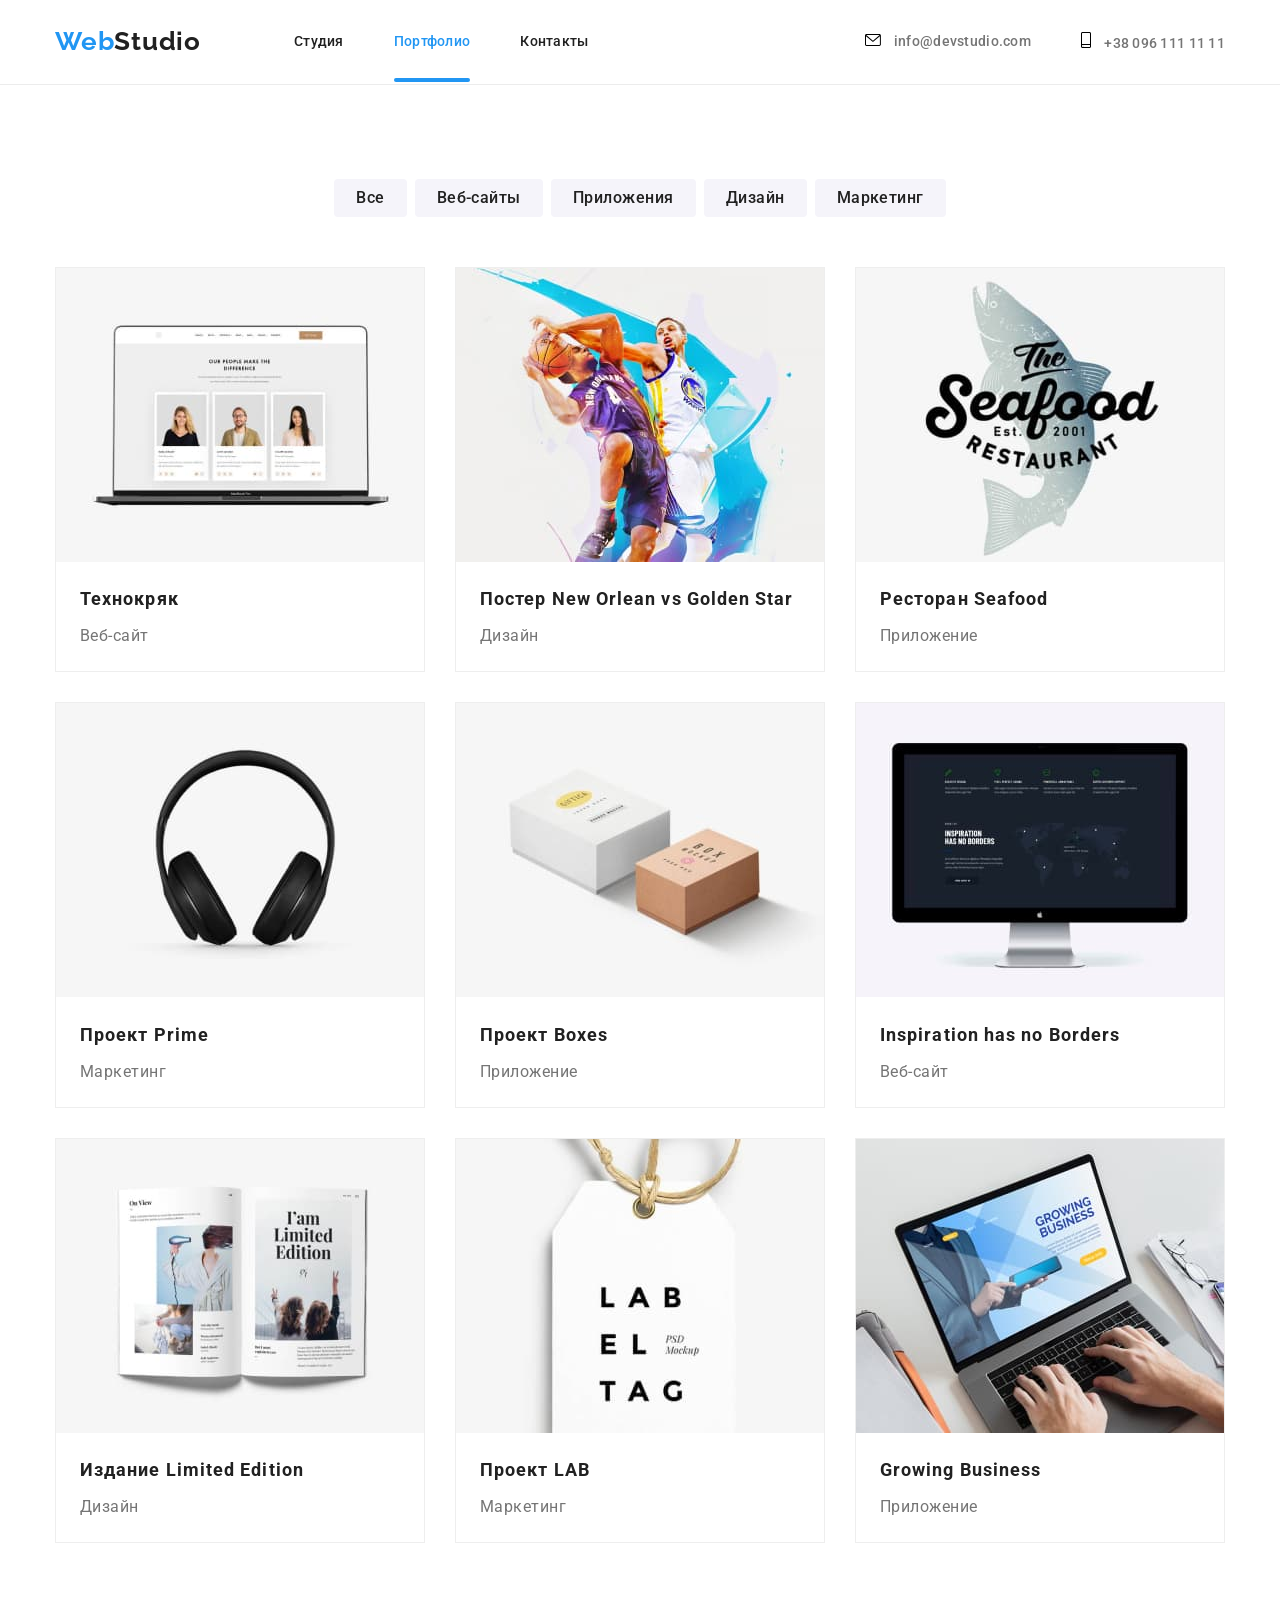
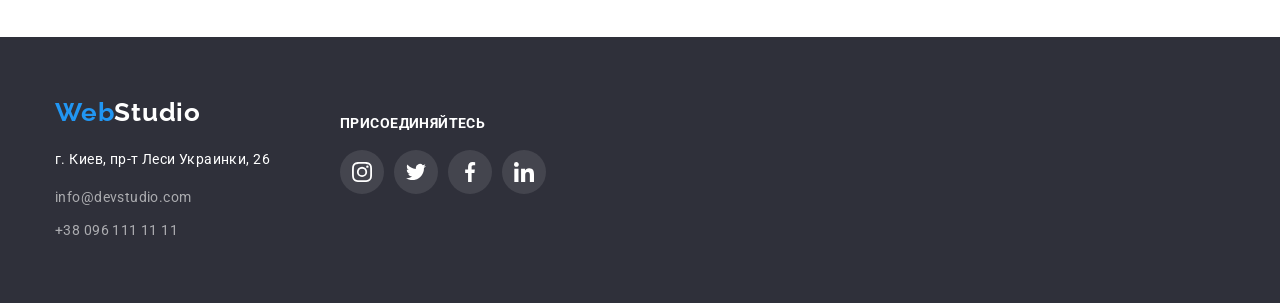
==== portfolio.html @ 67f9a966 "main" ====
<!DOCTYPE html>
<html lang="ru">
<head>
    <meta charset="UTF-8">
    <meta http-equiv="X-UA-Compatible" content="IE=edge">
    <meta name="viewport" content="width=device-width, initial-scale=1.0">
    <title>Web-Studio-Portfolio (Version-2.1)</title>
      <!-- fonts -->
        <link rel="preconnect" href="https://fonts.googleapis.com">
        <link rel="preconnect" href="https://fonts.gstatic.com" crossorigin>
        <link href="https://fonts.googleapis.com/css2?family=Raleway:wght@700&family=Roboto:wght@400;500;700;900&display=swap" rel="stylesheet">
      <!-- styles -->
        <link rel="stylesheet" href="https://cdnjs.cloudflare.com/ajax/libs/modern-normalize/1.0.0/modern-normalize.min.css"/>
        <!-- <link href="./css/main.css" rel="stylesheet"> -->
        <link href="./css/style.css" rel="stylesheet">
</head>
<body>
    <!-- page of our projects -->
    <header class="page-header header-container">
        <nav class="menu main-nav container">
        <a class="logo" href="./index.html" rel="noreferrer nofollow noopener"><p><span class="color-logo">Web</span>Studio</p></a>
            <ul class="menu-nav list">
                <li class="menu-nav-item"><a class="menu-item page-location" href="./index.html" rel="noreferrer nofollow noopener">Студия</a></li>
                <li class="menu-nav-item"><a class="menu-item page-location active" href="./portfolio.html" rel="noreferrer nofollow noopener">Портфолио</a></li>
                <li class="menu-nav-item"><a class="menu-item page-location" href="" rel="noreferrer nofollow noopener">Контакты</a></li>
            </ul>
            <ul class="menu-nav-contact list">
                <li class="menu-nav-item">
                    <a class="menu-item contact" href="mailto:info@devstudio.com">
                        <svg class="icon-envelope"><use href="./images/icons/icon.svg#icon-envelope"></use></svg>
                        info@devstudio.com</a></li>
                <li class="menu-nav-item">
                    <a class="menu-item contact" href="tel:+380961111111">
                        <svg class="icon-smartphone"><use href="./images/icons/icon.svg#icon-smartphone"></use></svg>
                        +38 096 111 11 11</a></li>
            </ul>
        </nav>
    </header>
    <main>
        <!-- filter of projects -->
        <section class="filter section-item">
            <div class="container container-filter">
                <h2 class="do-not-show">Выбор типа проекта</h2>
                <ul class="list filter-container">
                    <li class="list-filter"><button class="filter-button" type="button">Все</button></li>
                    <li class="list-filter"><button class="filter-button" type="button">Веб-сайты</button></li>
                    <li class="list-filter"><button class="filter-button" type="button">Приложения</button></li>
                    <li class="list-filter"><button class="filter-button" type="button">Дизайн</button></li>
                    <li class="list-filter"><button class="filter-button" type="button">Маркетинг</button></li>
                </ul>
                <!-- list of projects -->
                <ul class="list poster-container">
                    <li class="poster-inter">
                        <div class="border-project">
                        <a class="poster-inter-link" href="" rel="noopener nofollow noreferrer">
                            <div class="img-container">
                                <img class="poster-project" src="images/projects/tehnocryak.jpg" alt="Постер проекта Технокряк" width="370">
                            </div>    
                                <div class="style-project-name">
                                    <p class="name-project">Технокряк</p>
                                    <p class="type-project">Веб-сайт</p>
                                </div>
                        </a>
                        </div> 
                    </li>
                    <li class="poster-inter">
                        <div class="border-project">
                        <a class="poster-inter-link" href="" rel="noopener nofollow noreferrer">
                            <div class="img-container">
                                <img class="poster-project" src="images/projects/poster-neworlean.jpg" alt="Постер проекта Новый Орлеан против Золотой Звезды" width="370">
                            </div>
                            <div class="style-project-name"> 
                                <p class="name-project">Постер New Orlean vs Golden Star</p>
                                <p class="type-project">Дизайн</p>
                            </div>
                        </a>
                        </div>
                    </li>
                    <li class="poster-inter">
                        <div class="border-project">
                        <a class="poster-inter-link" href="" rel="noopener nofollow noreferrer">
                            <div class="img-container">
                                <img class="poster-project" src="images/projects/restoran-seafood.jpg" alt="Постер проекта Ресторан Морепродукты" width="370">
                            </div>
                            <div class="style-project-name">
                                <p class="name-project">Ресторан <span lang="en">Seafood</span></p>
                                <p class="type-project">Приложение</p>
                            </div>
                        </a>
                        </div>
                    </li>
                    <li class="poster-inter">
                        <div class="border-project">
                        <a class="poster-inter-link" href="" rel="noopener nofollow noreferrer">
                            <div class="img-container">
                                <img class="poster-project" src="images/projects/project-prime.jpg" alt="Постер проекта Prime" width="370">
                            </div>
                            <div class="style-project-name">
                                <p class="name-project">Проект <span lang="en">Prime</span></p>
                                <p class="type-project">Маркетинг</p>
                            </div>
                        </a>
                        </div>
                    </li>
                    <li class="poster-inter">
                        <div class="border-project">
                        <a class="poster-inter-link" href="" rel="noopener nofollow noreferrer">
                            <div class="img-container">
                                <img class="poster-project" src="images/projects/project-boxes.jpg" alt="Постер проекта Коробки" width="370">
                            </div>
                            <div class="style-project-name">
                                <p class="name-project">Проект <span lang="en">Boxes</span></p>
                                <p class="type-project">Приложение</p>
                            </div>
                        </a>
                        </div>
                    </li>
                    <li class="poster-inter">
                        <div class="border-project">
                        <a class="poster-inter-link" href="" rel="noopener nofollow noreferrer">
                            <div class="img-container">
                                <img class="poster-project" src="images/projects/project-inspiration-no-borders.jpg" alt="Постер проекта Вдохновение без границ" width="370">
                            </div>
                            <div class="style-project-name">
                                <p lang="en" class="name-project">Inspiration has no Borders</p>
                                <p class="type-project">Веб-сайт</p>
                            </div>
                        </a>
                        </div>
                    </li>
                    <li class="poster-inter">
                        <div class="border-project">
                        <a class="poster-inter-link" href="" rel="noopener nofollow noreferrer">
                            <div class="img-container">
                                <img class="poster-project" src="images/projects/project-limited-edition.jpg" alt="Постер проекта Издания Ограниченный выпуск" width="370">
                            </div>
                            <div class="style-project-name">
                                <p class="name-project">Издание <span lang="en">Limited Edition</span></p>
                                <p class="type-project">Дизайн</p>
                            </div>
                        </a>
                        </div>
                    </li>
                    <li class="poster-inter">
                        <div class="border-project">
                        <a class="poster-inter-link" href="" rel="noopener nofollow noreferrer">
                            <div class="img-container">
                                <img class="poster-project" src="images/projects/project-lab.jpg" alt="Постер проекта LAB" width="370">
                            </div>
                            <div class="style-project-name">
                                <p class="name-project">Проект <span lang="en">LAB</span></p>
                                <p class="type-project">Маркетинг</p>
                            </div>
                        </a>
                        </div>
                    </li>
                    <li class="poster-inter">
                        <div class="border-project">
                            <a class="poster-inter-link control" href="" rel="noopener nofollow noreferrer">
                                <div class="img-container">
                                    <img class="poster-project" src="images/projects/growing-business.jpg" alt="Постер проекта растущий бизнес" width="370">
                                </div>
                                <div class="style-project-name">
                                    <p lang="en" class="name-project">Growing Business</p>
                                    <p class="type-project">Приложение</p>
                                </div>
                            </a>  
                        </div>    
                    </li>
                </ul>
            </div>
        </section>
    </main>
    <footer>
        <div class="container footer-container">
            <div class="footer-column1">
                <div class="footer-logo">
                        <a class="logo place-footer" href="./index.html" rel="noreferrer nofollow noopener"><p class="footer-contact paragraf"><span class="color-logo">Web</span><span class="whitecolor-logo">Studio</span></p></a>
                </div>    
                <address>
                    <ul class="list list-footer">
                        <li class="post-address item-footer"><p>г. Киев, пр-т Леси Украинки, 26</p></li>
                        <li class="item-footer"><a class="contact contact-item" href="mailto:info@example.com">info@devstudio.com</a></li>
                        <li class="item-footer"><a class="contact contact-item" href="tel:+380961111111">+38 096 111 11 11</a></li>
                    </ul>
                </address>
            </div>
            <div class="footer-column2">
                <h4 class="footer-title">присоединяйтесь</h4>
                <ul class="socialicon-footerlist list">
                    <li class="social-item">
                        <a class="social-link" href="" target="_blank" rel="noopener nofollow noreferrer" aria-label="Мы в Истаграмме">
                            <div class="social-icon">
                                <svg class="icon icon-footer icon-instagram">
                                    <use href="./images/icons/icon.svg#icon-instagram"></use>
                                </svg>
                            </div>
                        </a>                 
                    </li>
                    <li class="social-item">
                        <a class="social-link" href="" target="_blank" rel="noopener nofollow noreferrer" aria-label="Мы в Твиттере">
                            <div class="social-icon">
                                <svg class="icon icon-footer icon-twitter">
                                    <use href="./images/icons/icon.svg#icon-twitter"></use>
                                </svg>
                            </div>                              
                        </a>
                    </li>
                    <li class="social-item">
                        <a class="social-link" href="" target="_blank" rel="noopener nofollow noreferrer" aria-label="Мы в Фейсбук">
                            <div class="social-icon">
                                <svg class="icon icon-footer icon-facebook">
                                    <use href="./images/icons/icon.svg#icon-facebook"></use>
                                </svg>
                            </div>                        
                        </a>
                    </li>
                    <li class="social-item">
                        <a class="social-link" href="" target="_blank" rel="noopener nofollow noreferrer" aria-label="Мы в Линкедин">
                            <div class="social-icon">
                                <svg class="icon icon-footer icon-linkedin">
                                    <use href="./images/icons/icon.svg#icon-linkedin"></use>
                                </svg>
                            </div>
                        </a>
                    </li>
                </ul>                 
            </div>
        </div>
    </footer>
</body>
</html>
---- css/main.css ----
:root {
    --page-color: #FFFFFF;
    --activity-color: #2196F3;
    --main-text-color:#212121;
    --secondary-text-color: #757575;
    --secondary-footer-text-color: #FFFFFF60;
    --footer-background-color: #2F303A;
}
---- css/style.css ----
/*  COLOR STYLES */
:root {
    --page-color: #FFFFFF;
    --activity-color: #2196F3;
    --main-text-color:#212121;
    --secondary-text-color: #757575;
    --secondary-footer-text-color: rgba(255, 255, 255, 0.6);
    --footer-background-color: #2F303A;
    --main-icon-color: #AFB1B8;
}
/* START COMMON STYLES */
body {
    font-family: Roboto, sans-serif, Arial, sans-serif;
    color: var(--main-text-color);
    background-color: var(--page-color);
}
a {
    text-decoration: none;
}
h1 {
    font-weight: 900;
    font-size: 44px;
    line-height: 1.36;
    text-align: center;
    letter-spacing: 0.06em;
    text-transform: uppercase;
    color: var(--page-color);
}
footer {
    background-color: var(--footer-background-color);
}
button {
    cursor: pointer;
}
.list {
    margin: 0;
    padding: 0;
    list-style: none;
}
.section-item {
    margin: 0 auto;
    padding: 94px 0;
}
.doing-list,
.team-list,
.clients-list {
    display: flex;
    flex-wrap: wrap;
    justify-content: center;
    margin-top: 50px;
}
/* END COMMON STYLES */
/* START MODAL WINDOW STYLE */
.backdrop {
    position: fixed;
    display: flex;
    justify-content: center;
    align-items: center;
    left: 0;
    top: 0;
    width: 100%;
    height: 100%;
    background-color: rgba(0, 0, 0, 0.2);
    z-index:9999;
}
.modal {
    display: inline-block;
    width: 528px;
    height: 581px;
    overflow: hidden;
    vertical-align: middle;
    position: relative;
    text-align: left;
    background: #fff;    
}
.is-hidden {
    visibility: hidden;
    opacity: 0;
    pointer-events:auto;
    transform: scale(0);
}
.close-button {
    display: flex;
    position: absolute;
    width: 30px;
    height: 30px;
    top: 0;
    right: 0;
    margin-top: 8px;
    margin-right: 8px;
    justify-content: center;
    align-items: center;
}
.close-backdrop {
    background-color: var(--page-color);
    border-radius: 50%;
    border: 1px solid rgba(0, 0, 0, 0.1);
}
/* END MODAL WINDOW STYLE */
/* START HEADER STYLE*/
.page-header,
.footer-container {
    margin: 0 auto;
}
 .menu.main-nav,
 .footer-container,
 .container {
    max-width: 1200px;
    margin: 0 auto;
    padding: 0 15px;
 }
.logo {
    padding: 0;
    margin: 0;
    font-family: Raleway,sans-serif;
    font-weight: 700;
    font-size: 26px;
    line-height: 1.2;
    letter-spacing: 0.03em;
    color: var(--main-text-color);
}
.logo p {
    margin: 0;
}
.color-logo {
    color: var(--activity-color);
}
.main-nav,
.menu-nav,
.menu-nav-contact {
    display: flex;
    align-items: center;
}
.menu-nav-contact {
    margin-left: auto;
}
.menu-nav {
    margin-left: 93px;
}
.menu-nav-item .menu-item {
    display: block;
    position: relative;
    padding: 32px 0;
    font-weight: 500;
    font-size: 14px;
    line-height: 1.14;
    letter-spacing: 0.02em;
    color:var(--main-text-color);
    transition: color 250ms cubic-bezier(0.4, 0, 0.2, 1);
}
.menu-item.contact {
    font-style: normal;
    color: #757575;
}
.menu-nav .menu-nav-item:not(:last-child),
.menu-nav-contact .menu-nav-item:not(:last-child) {
    margin-right: 50px;
}
.page-header {
    border-bottom: 1px solid #ECECEC;
}
.menu-item.page-location::after {
    display: block;
    position: absolute;
    width: 100%;
    content: "";
    bottom: 0;
    margin: 0;
    padding: 0;
    border-bottom: 4px solid var(--activity-color);
    border-radius: 2px;
    transform: scaleX(0);
    transition: transform 250ms cubic-bezier(0.4, 0, 0.2, 1);
}
.menu-nav-item > .menu-item.active::after {
    transform: scaleX(1);
}
.menu-nav-item > .menu-item.active {
    color: var(--activity-color)
}
/* END HEADER STYLE*/
/* START HERO STYLE*/
.hero.section-item {
    max-width: 1600px;
    margin: 0 auto;
    padding: 200px 0;
    background-image: 
    linear-gradient(to right,rgba(47, 48, 58, 0.4),rgba(47, 48, 58, 0.4)),
    url(../images/main/main.jpg);
    background-repeat: no-repeat;
    background-size: cover;
    background-position: center;
    border: 1px solid #000000;
    /* background-color: rgba(47, 48, 58); */
}
.hero-title{
    margin: 0 auto;
}
.order {
    display: block;
    margin: 50px auto 0;
    padding: 0;
    width: 200px;
    height: 50px;
    font-family: inherit;
    font-weight: 700;
    font-size: 16px;
    line-height: 1.88;
    text-align: center;
    letter-spacing: 0.06em;
    color: var(--page-color);
    background-color: var(--activity-color);
    box-shadow: 0px 4px 4px rgba(0, 0, 0, 0.15);
    border-radius: 4px;
    border: none;
}
/* END HERO STYLE*/
/* START ADVANTAGES STYLE */
.advantages-list {
    display: flex;
    flex-wrap: wrap;
    justify-content: center;
}
.advantages-list .item {
    width: 270px;
    margin-right: 30px;
}
.advantages-list .icon-item {
    border-radius: 4px;
}
.item .icon-item{
    display: flex;
    justify-content: center;
    flex-wrap: nowrap;
    align-items: center;
}
.advantages-list .item:nth-child(4n) {
    margin-right: 0;
}
.advantages {
    margin-bottom: 94px;
}
.advantages-item {
    margin: 0 0 10px;
    font-weight: 700;
    font-size: 14px;
    line-height: 1.14;
    letter-spacing: 0.03em;
    text-transform: uppercase;
    color: var(--main-text-color);
}
.advantages-description {
    margin: 10px 0 0;
    font-size: 14px;
    line-height: 1.71;
    letter-spacing: 0.03em;
    color: var(--secondary-text-color);
}
.section-title {
    margin: 0 auto;
    font-weight: 700;
    font-size: 36px;
    line-height: 1.17;
    text-align: center;
    letter-spacing: 0.03em;
}
/* END ADVANTAGES STYLE */
/* START DOING STYLE */
.adventages.section-item {
    padding-bottom: 0;
}
.doing-list .item:not(:nth-child(3n)) {
    margin-right: 30px;
}
.link-doing {
    position: relative;
}
.link-doing::after {
    display: flex;
    position: absolute;
    width: 100%;
    height: 5rem;
    bottom: 0;
    justify-content: center;
    align-items: center;
    font-weight: 700;
    font-size: 14px;
    line-height: 1.14;
    letter-spacing: 0.03em;
    text-transform: uppercase;
    color: #FFFFFF;
    background-color: rgba(47, 48, 58, 0.8);
}
.link-doing.desktop-add::after {
    content: "Десктопные приложения";
}
.link-doing.mobile-add::after {
    content: "Мобильные приложения";
}
.link-doing.disigne-add::after {
    content: "Дизайнерские решения";
}
/* END DOING STYLE */
/* START TEAM STYLE */
.team {
    background: #F5F4FA;
}
.team-member {
    margin: 0;
    padding-bottom: 10px;
    font-weight: 500;
    font-size: 16px;
    line-height: 1.19;
    text-align: center;
    letter-spacing: 0.03em;
}
.team-position {
    margin: 0;
    font-size: 16px;
    line-height: 1.19;
    text-align: center;
    letter-spacing: 0.03em;
    color: var(--secondary-text-color);
}
.team-list .item:not(:nth-child(4n)) {
    margin-right: 30px;
}
.team-card {
    background-color: #fff;
    box-shadow: 0px 1px 3px rgba(0, 0, 0, 0.12), 0px 1px 1px rgba(0, 0, 0, 0.14), 0px 2px 1px rgba(0, 0, 0, 0.2);
    border-radius: 0px 0px 4px 4px;
}
.team-card-style {
    padding: 30px 0;
    margin-top: -5px;
}
.socialicon-list {
    display: flex;
    flex-wrap: wrap;
    justify-content: center;
    margin-top: 16px;
}
.social-icon {
    position: relative;
    display: flex;
    flex-wrap: nowrap;
    justify-content: center;
    align-items: center;
    width: 44px;
    height: 44px;
    background-color: rgba(255, 255, 255, 0.1);
    border-radius: 50%;
    transition: background-color 250ms cubic-bezier(0.4, 0, 0.2, 1),
    animation 250ms cubic-bezier(0.4, 0, 0.2, 1),
    border-radius 250ms cubic-bezier(0.4, 0, 0.2, 1);
}
/* END TEAM STYLE */
/* START OUR CLIENTS */
.list.clients-list {
    margin-left: -30px;
}
.clients-link {
    display: flex;
    flex-wrap: nowrap;
    justify-content: center;
    align-items: center;
    position: relative;
    width: 170px;
    height: 92px;
    text-align: center;
    border: 1px solid #AFB1B8;
    border-radius: 4px;
    margin-left: 30px;
    transition: background-color 250ms cubic-bezier(0.4, 0, 0.2, 1);
}
.icon {
    /* position: absolute;
    margin: auto;
    left: 0;
    top: 0;
    bottom: 0;
    right: 0; */
    fill: var(--main-icon-color);
    transition: fill 250ms cubic-bezier(0.4, 0, 0.2, 1);
    }
.icon-item {
    position: relative;
    margin-bottom: 30px;
    width: 270px;
    height: 120px;
    background-color: #F5F4FA;
}
.icon-envelope {
    width: 16px;
    height: 12px;
    margin-right: 10px;
}
.icon-smartphone {
    width: 10px;
    height: 16px;
    margin-right: 10px;
}
.icon-client1 {
    width: 41px;
    height: 47px;
}
.icon-client2 {
    width: 40px;
    height: 52px;
}
.icon-client3 {
    width: 44px;
    height: 41px;
}
.icon-client4 {
    width: 84px;
    height: 41px;
}
.icon-client5 {
    width: 63px;
    height: 45px;
}
.icon-client6 {
    width: 94px;
    height: 44px;
}
.icon-antenna,
.icon-clock,
.icon-diagram,
.icon-astronaut {
    width: 70px;
    height: 70px;
}
.icon-instagram,
.icon-twitter,
.icon-facebook,
.icon-linkedin {
    width: 20px;
    height: 20px;
}
.icon.icon-vector {
    width: 11px;
    height: 11px;
    fill:var(--main-text-color);
}
/* END OUR CLIENTS */
/* START FOOTER STYLE */
footer {
    padding: 60px 0;
}
.container.footer-container {
    display: flex;
    flex-wrap: nowrap;
}
.footer-logo {
    margin: 0 0 20px;
}
.post-address {
    color: var(--page-color);
    font-style: normal;
    font-size: 14px;
    line-height: 1.71;
    letter-spacing: 0.03em;
}
.whitecolor-logo {
    color: var(--page-color);
}
.contact.contact-item {
    display: block;
    font-style: normal;
    font-size: 14px;
    line-height: 1.71;
    letter-spacing: 0.03em;
    font-weight: 400;
    color: var(--secondary-footer-text-color);
}
.item-footer:not(:last-child) {
margin-bottom: 9px;
}
.item-footer.link {
    padding-top: 10px;
}
.footer-title {
    font-weight: 700;
    font-size: 14px;
    line-height: 1.14;
    letter-spacing: 0.03em;
    text-transform: uppercase;
    color: #FFFFFF;
}
.socialicon-footerlist {
    display: flex;
    flex-wrap: wrap;
    width: 206px;
}
.footer-column2 {
    padding-left: 70px;
}
.social-item {
    flex-basis: calc((100% / 4) - 30px);
}
.social-item:not(:last-child) {
    margin-right: 10px;
}
.icon.icon-footer {
    fill:#FFFFFF;
}
/* END FOOTER STYLE */
/* START FILTER OF PROJECTS */
.do-not-show {
    display: none;
}
.filter-container {
    display: flex;
    flex-wrap: wrap;
    justify-content: center;
    margin-bottom: 50px;
}
.filter-button {
    padding: 6px 22px;
    font-family: inherit;
    font-weight: 500;
    font-size: 16px;
    line-height: 1.62;
    letter-spacing: 0.03em;
    border: none;
    border-radius: 4px;
    color: var(--main-text-color);
    background-color: #F5F4FA;
    
    transition-property: background-color, color, box-shadow;
    transition-duration: 250ms, 250ms, 250ms;
    transition-timing-function: cubic-bezier(0.4, 0, 0.2, 1),cubic-bezier(0.4, 0, 0.2, 1),cubic-bezier(0.4, 0, 0.2, 1);

}
.poster-inter {
    flex-basis: calc(100%/3 - 30px);
    margin-top: 30px;
    margin-left: 30px;
}
.list-filter:not(:last-child){
    margin-right: 8px;
    padding: 0;
}
.style-project-name {
    margin-top: -5px;
    padding: 20px 24px;
}
p.type-project {
    margin: 0;
    color:var(--secondary-text-color);
    font-size: 16px;
    line-height: 1.88;
    letter-spacing: 0.03em;
}
p.name-project {
    margin: 0 0 4px;
    color: var(--main-text-color);
    font-weight: 700;
    font-size: 18px;
    line-height: 2;
    letter-spacing: 0.06em;
}
.poster-container {
    display: flex;
    flex-wrap: wrap;
    justify-content: center;
    margin-top: -30px;
    margin-left: -30px;
}
.border-project {
    width: 370px; 
    border: 1px solid #EEEEEE;
    margin: 0;
    padding: 0;
    transition: box-shadow 250ms cubic-bezier(0.4, 0, 0.2, 1);
}
.img-container {
    position: relative;
    overflow: hidden;
}
.img-container::after {
    position: absolute;
    display: flex;
    justify-content: center;
    align-items: center;
    width: 100%;
    height: 100%;
    content: "";
    background: rgba(33, 150, 243, 0.9);
    transition: transform 250ms cubic-bezier(0.4, 0, 0.2, 1);
}
/* END FILTER OF PROJECTS */
/* START ACTIONS STYLES  */
.menu-item:hover,
.menu-item:focus {
    color: var(--activity-color);
}
.page-location:hover::after,
.page-location:focus::after {
    transform: scaleX(1);
}
.menu-nav-item > .menu-item:hover .icon-envelope,
.menu-nav-item > .menu-item:focus .icon-envelope,
.menu-nav-item > .menu-item:hover .icon-smartphone,
.menu-nav-item > .menu-item:focus .icon-smartphone {
    fill: var(--activity-color);
}
.filter-button:hover,
.filter-button:focus {
    color: var(--page-color);
    background-color: var(--activity-color);
    box-shadow: 0px 3px 1px rgba(0, 0, 0, 0.1), 0px 1px 2px rgba(0, 0, 0, 0.08), 0px 2px 2px rgba(0, 0, 0, 0.12);
}
.client-link:hover .icon,
.client-link:focus .icon {
    fill: var(--activity-color);
    }
.client-link:hover .clients-link,
.client-link:focus .clients-link {
    border-color: var(--activity-color);
    }
.social-link:hover .icon,
.social-link:focus .icon {
    fill: var(--page-color);
}
.social-link:hover .social-icon,
.social-link:focus .social-icon{
    background-color: var(--activity-color);
    border-radius: 50%;
    animation: scale 300ms linear; 
}
.border-project:hover,
.border-project:focus {
    box-shadow: 0px 1px 1px rgba(0, 0, 0, 0.12), 0px 4px 4px rgba(0, 0, 0, 0.06), 1px 4px 6px rgba(0, 0, 0, 0.16);
}
.poster-inter-link:hover .img-container::after,
.poster-inter-link:focus .img-container::after {
    transform: translateY(-100%);
}
/* END ACTIONS STYLES  */
/* START ANIMATION */
@keyframes scale {
    25% {transform: scale(1.15)}
    50% {transform: scale(1.3)}
    75% {transform: scale(1.15)}
    100% {transform: scale(1)}
}
/* END ANIMATION */
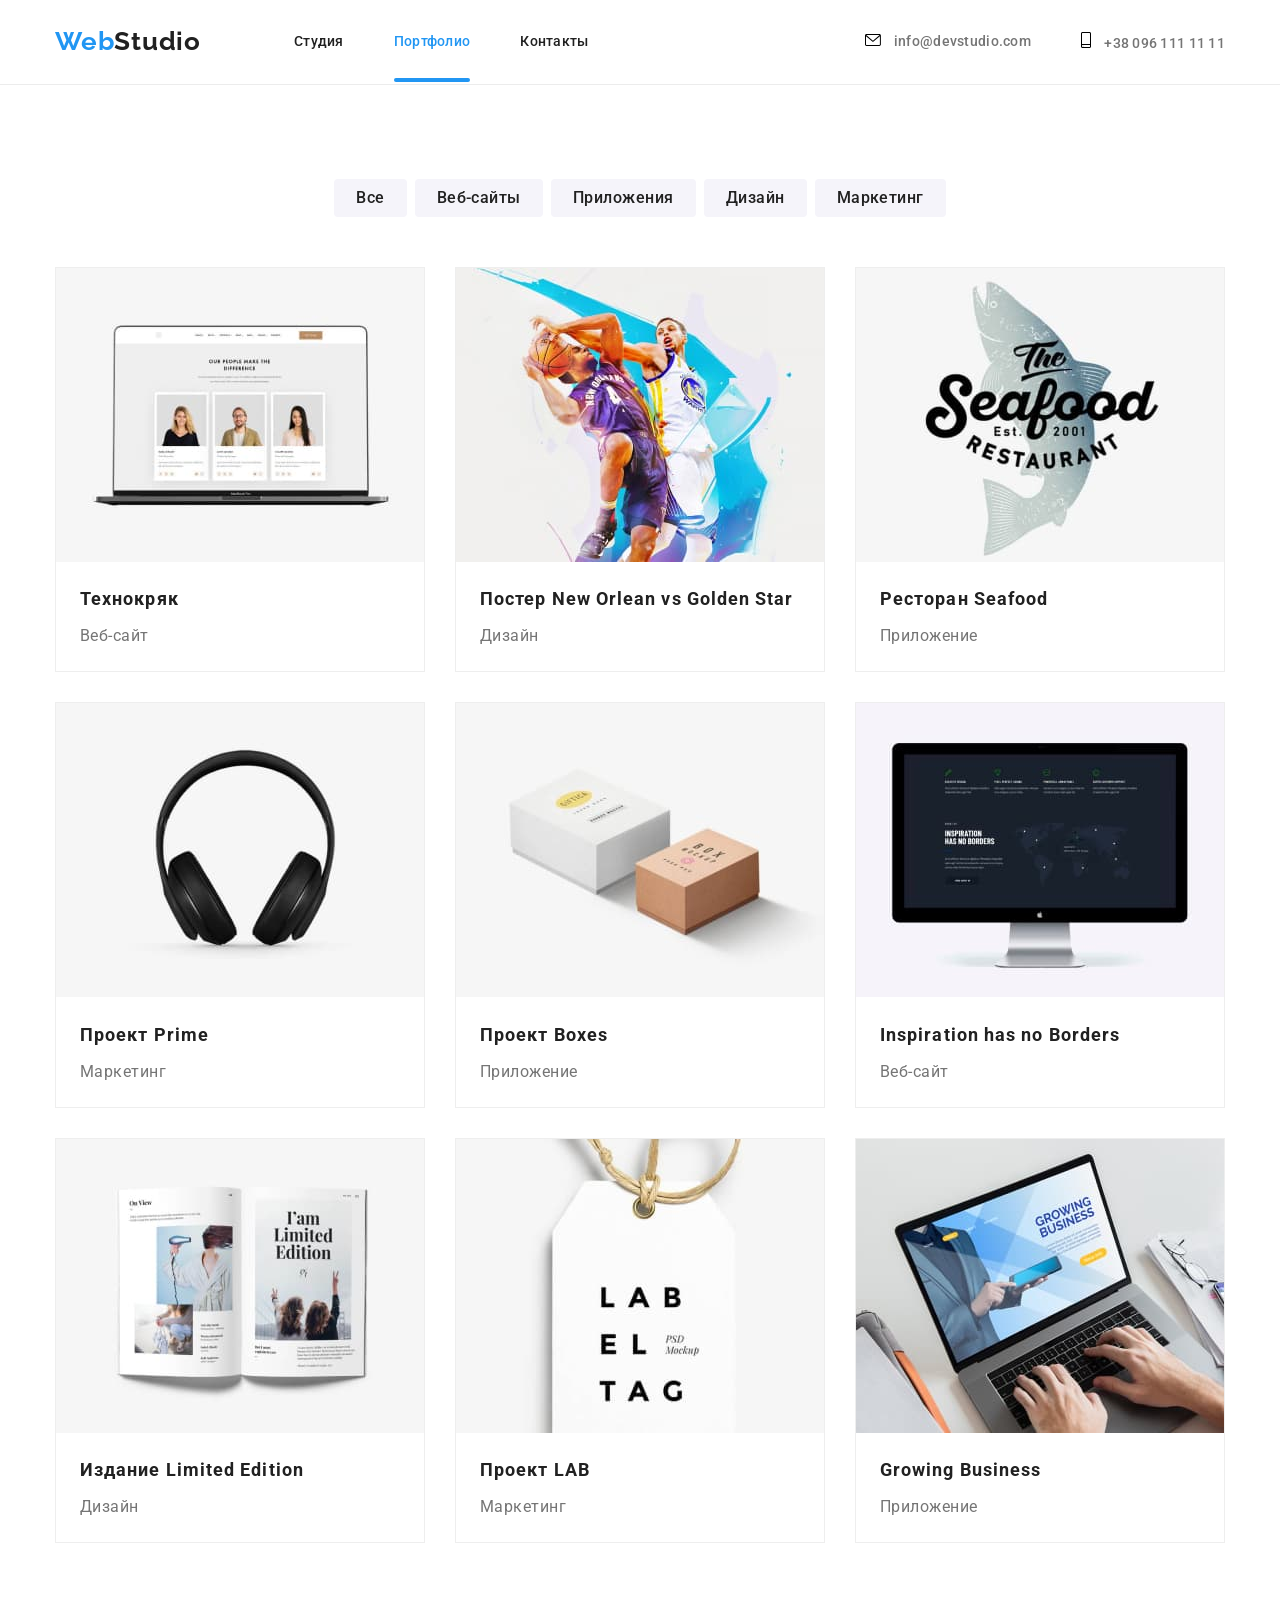
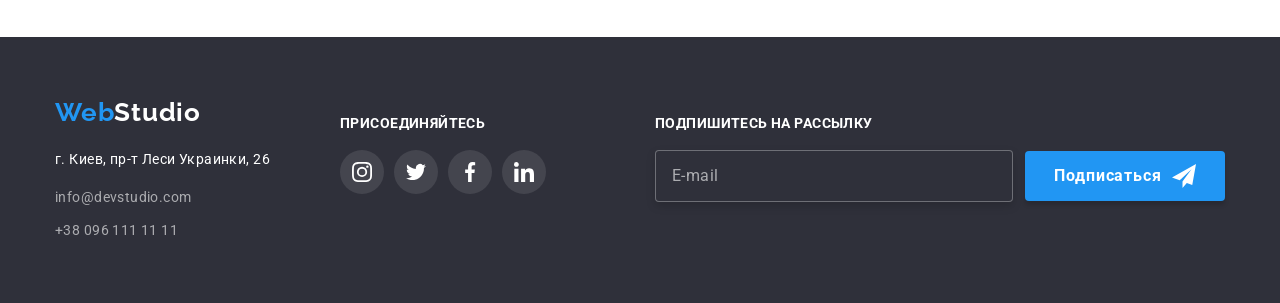
==== commit 60c25641: "main" ====
--- a/portfolio.html
+++ b/portfolio.html
@@ -54,6 +54,9 @@
                         <div class="border-project">
                         <a class="poster-inter-link" href="" rel="noopener nofollow noreferrer">
                             <div class="img-container">
+                                <div class="poster-contant">
+                                    <span class="poster-content-text">Ресурс предлагает комплексные предложения с разным уровнем функционала и сервисов. Все это позволит посетителю получить исчерпывающие сведения о компании или частном лице.</span>
+                                </div>
                                 <img class="poster-project" src="images/projects/tehnocryak.jpg" alt="Постер проекта Технокряк" width="370">
                             </div>    
                                 <div class="style-project-name">
@@ -226,6 +229,19 @@
                     </li>
                 </ul>                 
             </div>
+            <div class="footer-column3">
+                <h4 class="footer-title">Подпишитесь на рассылку</h4>
+                <ul class="mail-footerlist list">
+                    <li class="mail-news-submit">
+                        <input type="email" name="email-for-news" class="email-for-news" placeholder="E-mail"/>
+                        <button class="order btn-news" type="submit">Подписаться
+                            <svg class="icon icon-iconsend">
+                                <use href="images/icons/icon.svg#icon-iconsend"></use>
+                            </svg>
+                        </button>
+                    </li>
+                </ul>
+            </div>
         </div>
     </footer>
 </body>
--- a/css/style.css
+++ b/css/style.css
@@ -49,6 +49,38 @@
     justify-content: center;
     margin-top: 50px;
 }
+textarea {
+    resize: none;
+}
+input,
+textarea {
+    font-size: 12px;
+    line-height: 1.17;
+    letter-spacing: 0.01em; 
+    padding: 12px 16px;
+    border: 1px solid rgba(33, 33, 33, 0.2);
+    border-radius: 4px;
+}
+::placeholder { /* Chrome, Firefox, Opera, Safari 10.1+ */
+    font-size: 12px;
+    line-height: 1.17;
+    letter-spacing: 0.01em; 
+    color: rgba(117, 117, 117, 0.5);
+    opacity: 1; /* Firefox */
+  }
+:-ms-input-placeholder,
+::-ms-input-placeholder
+{ /* Chrome, Firefox, Opera, Safari 10.1+ */
+    font-size: 12px;
+    line-height: 1.17;
+    letter-spacing: 0.01em; 
+    color: rgba(117, 117, 117, 0.5);
+  }
+.style-checkbox {
+    width: 16px;
+    height: 15px;
+    border: 1px solid var(--main-text-color);
+}
 /* END COMMON STYLES */
 /* START MODAL WINDOW STYLE */
 .backdrop {
@@ -62,6 +94,8 @@
     height: 100%;
     background-color: rgba(0, 0, 0, 0.2);
     z-index:9999;
+    transform: scale(1);
+    transition: transform 250ms cubic-bezier(0.4, 0, 0.2, 1);
 }
 .modal {
     display: inline-block;
@@ -73,11 +107,14 @@
     text-align: left;
     background: #fff;    
 }
-.is-hidden {
+.backdrop.is-hidden {
     visibility: hidden;
     opacity: 0;
     pointer-events:auto;
     transform: scale(0);
+    transition: transform 250ms cubic-bezier(0.4, 0, 0.2, 1),
+    opacity 250ms cubic-bezier(0.4, 0, 0.2, 1),
+    visibility 250ms cubic-bezier(0.4, 0, 0.2, 1);
 }
 .close-button {
     display: flex;
@@ -96,6 +133,78 @@
     border-radius: 50%;
     border: 1px solid rgba(0, 0, 0, 0.1);
 }
+.anketa-title {
+    margin: 0 auto 12px;
+    font-weight: 700;
+    font-size: 20px;
+    line-height: 1.15;
+    text-align: center;
+    letter-spacing: 0.03em;
+    color: var(--main-text-color);
+}
+.order-form {
+    width: 100%;
+    margin: 0 auto;
+}
+.modal-container{
+    padding: 40px;
+}
+.question-label {
+    margin-bottom: 4px;
+    font-size: 12px;
+    line-height: 1.17;
+    letter-spacing: 0.01em; 
+    color:var(--secondary-text-color);
+}    
+.order-question {
+    position: relative;
+    display: flex;
+    flex-direction: column;
+}
+.form-icon {
+    position: absolute;
+    top: 50%;
+    left: 15px;
+}
+.order-question + .order-question {
+    margin-top: 10px;
+}
+.order-question > input {
+    padding-left: 42px;
+}
+.order-comments:hover,
+.order-comments:focus,
+.order-comments:active,
+.input-form:hover,
+.input-form:focus,
+.input-form:active {
+    color:var(--activity-color);
+    border: 1px solid var(--activity-color);
+}
+.input-form:hover ~ .form-icon,
+.input-form:focus ~ .form-icon,
+.input-form:active ~ .form-icon {
+    fill: var(--activity-color);
+}
+.agreement {
+    margin-top: 20px;
+    margin-bottom: 30px;
+    text-align: center;
+}
+.agreement .question-label {
+    font-size: 14px;
+    line-height: 1.7;
+    letter-spacing: 0.03em;
+    color: #757575;
+}
+.link-contract-conditions {
+    color: var(--activity-color);
+    text-decoration-line: underline;
+}
+.order.btn-form {
+    margin: 0 auto;
+    padding: 0;
+} 
 /* END MODAL WINDOW STYLE */
 /* START HEADER STYLE*/
 .page-header,
@@ -191,7 +300,6 @@
     background-size: cover;
     background-position: center;
     border: 1px solid #000000;
-    /* background-color: rgba(47, 48, 58); */
 }
 .hero-title{
     margin: 0 auto;
@@ -374,12 +482,6 @@
     transition: background-color 250ms cubic-bezier(0.4, 0, 0.2, 1);
 }
 .icon {
-    /* position: absolute;
-    margin: auto;
-    left: 0;
-    top: 0;
-    bottom: 0;
-    right: 0; */
     fill: var(--main-icon-color);
     transition: fill 250ms cubic-bezier(0.4, 0, 0.2, 1);
     }
@@ -424,6 +526,21 @@
     width: 94px;
     height: 44px;
 }
+.form-icon{
+    fill:var(--main-text-color);
+}
+.icon-man {
+    width: 12px;
+    height: 12px;
+}
+.icon-phone {
+    width: 13px;
+    height: 13px;
+}
+.icon-mail {
+    width: 15px;
+    height: 12px;
+}
 .icon-antenna,
 .icon-clock,
 .icon-diagram,
@@ -443,6 +560,11 @@
     height: 11px;
     fill:var(--main-text-color);
 }
+.icon-iconsend {
+    width: 24px;
+    height: 24px;
+    fill: var(--page-color);
+}
 /* END OUR CLIENTS */
 /* START FOOTER STYLE */
 footer {
@@ -504,6 +626,46 @@
 }
 .icon.icon-footer {
     fill:#FFFFFF;
+}
+.footer-column3 {
+    margin-left: auto;
+    justify-content: center;
+    align-items: center;
+}
+.mail-footerlist,
+.mail-news-submit {
+    display: flex;
+    flex-wrap: wrap;
+    justify-content: center;
+    align-items: center;
+}
+.email-for-news {
+    padding: 15px 16px;
+    width: 358px;
+    margin-right: 12px;
+    font-size: 16px;
+    line-height: 1.25;
+    letter-spacing: 0.03em;
+    border: 1px solid rgba(255, 255, 255, 0.3);
+    filter: drop-shadow(0px 4px 4px rgba(0, 0, 0, 0.15));
+    color: var(--page-color);
+    background-color: var(--footer-background-color);
+}
+.email-for-news::placeholder {
+    font-size: 16px;
+    line-height: 1.25;
+    letter-spacing: 0.03em;
+    color: rgba(255, 255, 255, 0.6);
+}
+.order.btn-news {
+    display: flex;
+    flex-wrap: wrap;
+    justify-content: center;
+    align-items: center;   
+    margin: 0;
+} 
+.icon.icon-iconsend {
+margin-left: 10px;
 }
 /* END FOOTER STYLE */
 /* START FILTER OF PROJECTS */
@@ -578,6 +740,26 @@
 .img-container {
     position: relative;
     overflow: hidden;
+}
+.poster-contant {
+    position: absolute;
+    display: flex;
+    top: 100%;
+    left: 0;
+    width: 100%;
+    height: 100%;
+    justify-content: center;
+    align-items: center;
+}
+.poster-content-text {
+    padding: 63px 24px;
+    text-align: center;
+    font-size: 18px;
+    line-height: 1.6;
+    letter-spacing: 0.03em;
+    color:var(--page-color);
+    z-index: 9999;
+    transition: transform 250ms cubic-bezier(0.4, 0, 0.2, 1);
 }
 .img-container::after {
     position: absolute;
@@ -635,8 +817,16 @@
     box-shadow: 0px 1px 1px rgba(0, 0, 0, 0.12), 0px 4px 4px rgba(0, 0, 0, 0.06), 1px 4px 6px rgba(0, 0, 0, 0.16);
 }
 .poster-inter-link:hover .img-container::after,
-.poster-inter-link:focus .img-container::after {
+.poster-inter-link:focus .img-container::after,
+.poster-inter-link:hover .poster-content-text,
+.poster-inter-link:focus .poster-content-text
+ {
     transform: translateY(-100%);
+}
+.close-backdrop:hover .icon-vector,
+.close-backdrop:focus .icon-vector{
+    fill:var(--activity-color);
+    transition: fill 250ms cubic-bezier(0.4, 0, 0.2, 1);
 }
 /* END ACTIONS STYLES  */
 /* START ANIMATION */
